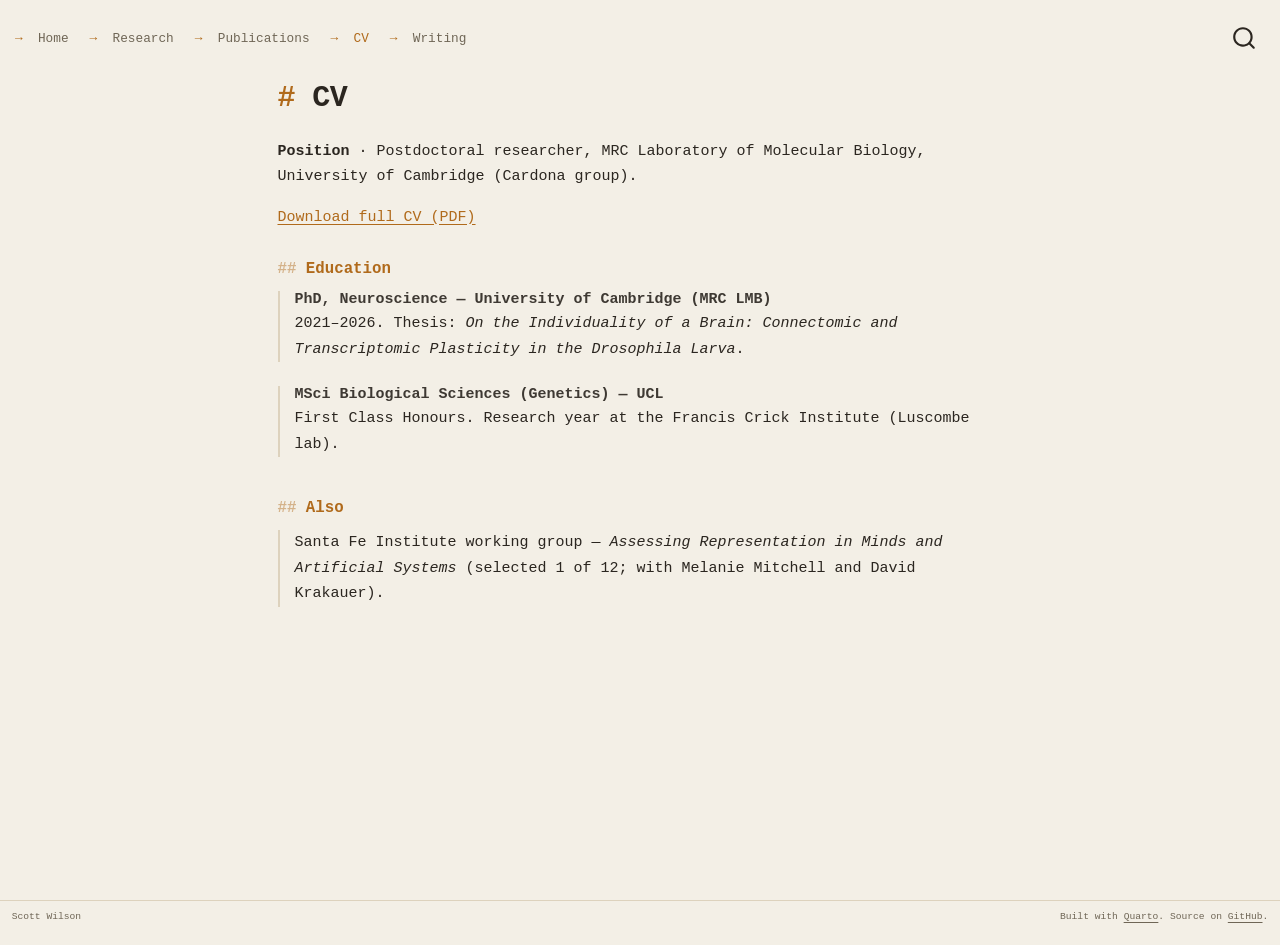
==== cv.html @ f89d9766 "Publish site" ====
<!DOCTYPE html>
<html xmlns="http://www.w3.org/1999/xhtml" lang="en" xml:lang="en"><head>

<meta charset="utf-8">
<meta name="generator" content="quarto-1.9.38">

<meta name="viewport" content="width=device-width, initial-scale=1.0, user-scalable=yes">


<title>CV – Scott Wilson</title>
<style>
/* Default styles provided by pandoc.
** See https://pandoc.org/MANUAL.html#variables-for-html for config info.
*/
code{white-space: pre-wrap;}
span.smallcaps{font-variant: small-caps;}
div.columns{display: flex; gap: min(4vw, 1.5em);}
div.column{flex: auto; overflow-x: auto;}
div.hanging-indent{margin-left: 1.5em; text-indent: -1.5em;}
ul.task-list{list-style: none;}
ul.task-list li input[type="checkbox"] {
  width: 0.8em;
  margin: 0 0.8em 0.2em -1em; /* quarto-specific, see https://github.com/quarto-dev/quarto-cli/issues/4556 */ 
  vertical-align: middle;
}
</style>


<script src="site_libs/quarto-nav/quarto-nav.js"></script>
<script src="site_libs/quarto-nav/headroom.min.js"></script>
<script src="site_libs/clipboard/clipboard.min.js"></script>
<script src="site_libs/quarto-search/autocomplete.umd.js"></script>
<script src="site_libs/quarto-search/fuse.min.js"></script>
<script src="site_libs/quarto-search/quarto-search.js"></script>
<meta name="quarto:offset" content="./">
<script src="site_libs/quarto-html/quarto.js" type="module"></script>
<script src="site_libs/quarto-html/tabsets/tabsets.js" type="module"></script>
<script src="site_libs/quarto-html/popper.min.js"></script>
<script src="site_libs/quarto-html/tippy.umd.min.js"></script>
<link href="site_libs/quarto-html/tippy.css" rel="stylesheet">
<link href="site_libs/quarto-html/quarto-syntax-highlighting-98315fc966eab6811d97cf3c209dcdf7.css" rel="stylesheet" id="quarto-text-highlighting-styles">
<script src="site_libs/bootstrap/bootstrap.min.js"></script>
<link href="site_libs/bootstrap/bootstrap-icons.css" rel="stylesheet">
<link href="site_libs/bootstrap/bootstrap-3606cc09a9904698dcfde97bbe5bdd0a.min.css" rel="stylesheet" append-hash="true" id="quarto-bootstrap" data-mode="light">
<script id="quarto-search-options" type="application/json">{
  "location": "navbar",
  "copy-button": false,
  "collapse-after": 3,
  "panel-placement": "end",
  "type": "overlay",
  "limit": 50,
  "keyboard-shortcut": [
    "f",
    "/",
    "s"
  ],
  "show-item-context": false,
  "language": {
    "search-no-results-text": "No results",
    "search-matching-documents-text": "matching documents",
    "search-copy-link-title": "Copy link to search",
    "search-hide-matches-text": "Hide additional matches",
    "search-more-match-text": "more match in this document",
    "search-more-matches-text": "more matches in this document",
    "search-clear-button-title": "Clear",
    "search-text-placeholder": "",
    "search-detached-cancel-button-title": "Cancel",
    "search-submit-button-title": "Submit",
    "search-label": "Search"
  }
}</script>


</head>

<body class="nav-fixed fullcontent quarto-light">

<div id="quarto-search-results"></div>
  <header id="quarto-header" class="headroom fixed-top">
    <nav class="navbar navbar-expand-lg " data-bs-theme="dark">
      <div class="navbar-container container-fluid">
            <div id="quarto-search" class="" title="Search"></div>
          <button class="navbar-toggler" type="button" data-bs-toggle="collapse" data-bs-target="#navbarCollapse" aria-controls="navbarCollapse" role="menu" aria-expanded="false" aria-label="Toggle navigation" onclick="if (window.quartoToggleHeadroom) { window.quartoToggleHeadroom(); }">
  <span class="navbar-toggler-icon"></span>
</button>
          <div class="collapse navbar-collapse" id="navbarCollapse">
            <ul class="navbar-nav navbar-nav-scroll me-auto">
  <li class="nav-item">
    <a class="nav-link" href="./index.html"> 
<span class="menu-text">Home</span></a>
  </li>  
  <li class="nav-item">
    <a class="nav-link" href="./research.html"> 
<span class="menu-text">Research</span></a>
  </li>  
  <li class="nav-item">
    <a class="nav-link" href="./publications.html"> 
<span class="menu-text">Publications</span></a>
  </li>  
  <li class="nav-item">
    <a class="nav-link active" href="./cv.html" aria-current="page"> 
<span class="menu-text">CV</span></a>
  </li>  
  <li class="nav-item">
    <a class="nav-link" href="./writing.html"> 
<span class="menu-text">Writing</span></a>
  </li>  
</ul>
          </div> <!-- /navcollapse -->
            <div class="quarto-navbar-tools">
</div>
      </div> <!-- /container-fluid -->
    </nav>
</header>
<!-- content -->
<div id="quarto-content" class="quarto-container page-columns page-rows-contents page-layout-article page-navbar">
<!-- sidebar -->
<!-- margin-sidebar -->
    
<!-- main -->
<main class="content" id="quarto-document-content">

<header id="title-block-header" class="quarto-title-block default">
<div class="quarto-title">
<h1 class="title">CV</h1>
</div>



<div class="quarto-title-meta">

    
  
    
  </div>
  


</header>


<p><strong>Position</strong> · Postdoctoral researcher, MRC Laboratory of Molecular Biology, University of Cambridge (Cardona group).</p>
<p><a href="assets/scott-wilson-cv.pdf">Download full CV (PDF)</a></p>
<section id="education" class="level2">
<h2 data-anchor-id="education">Education</h2>
<section id="phd-neuroscience-university-of-cambridge-mrc-lmb" class="level3 lead-block">
<h3 data-anchor-id="phd-neuroscience-university-of-cambridge-mrc-lmb">PhD, Neuroscience — University of Cambridge (MRC LMB)</h3>
<p>2021–2026. Thesis: <em>On the Individuality of a Brain: Connectomic and Transcriptomic Plasticity in the Drosophila Larva</em>.</p>
</section>
<section id="msci-biological-sciences-genetics-ucl" class="level3 lead-block">
<h3 data-anchor-id="msci-biological-sciences-genetics-ucl">MSci Biological Sciences (Genetics) — UCL</h3>
<p>First Class Honours. Research year at the Francis Crick Institute (Luscombe lab).</p>
</section>
</section>
<section id="also" class="level2">
<h2 data-anchor-id="also">Also</h2>
<div class="lead-block">
<p>Santa Fe Institute working group — <em>Assessing Representation in Minds and Artificial Systems</em> (selected 1 of 12; with Melanie Mitchell and David Krakauer).</p>
</div>


</section>

</main> <!-- /main -->
<script id="quarto-html-after-body" type="application/javascript">
  window.document.addEventListener("DOMContentLoaded", function (event) {
    const isCodeAnnotation = (el) => {
      for (const clz of el.classList) {
        if (clz.startsWith('code-annotation-')) {                     
          return true;
        }
      }
      return false;
    }
    const onCopySuccess = function(e) {
      // button target
      const button = e.trigger;
      // don't keep focus
      button.blur();
      // flash "checked"
      button.classList.add('code-copy-button-checked');
      var currentTitle = button.getAttribute("title");
      button.setAttribute("title", "Copied!");
      let tooltip;
      if (window.bootstrap) {
        button.setAttribute("data-bs-toggle", "tooltip");
        button.setAttribute("data-bs-placement", "left");
        button.setAttribute("data-bs-title", "Copied!");
        tooltip = new bootstrap.Tooltip(button, 
          { trigger: "manual", 
            customClass: "code-copy-button-tooltip",
            offset: [0, -8]});
        tooltip.show();    
      }
      setTimeout(function() {
        if (tooltip) {
          tooltip.hide();
          button.removeAttribute("data-bs-title");
          button.removeAttribute("data-bs-toggle");
          button.removeAttribute("data-bs-placement");
        }
        button.setAttribute("title", currentTitle);
        button.classList.remove('code-copy-button-checked');
      }, 1000);
      // clear code selection
      e.clearSelection();
    }
    const getTextToCopy = function(trigger) {
      const outerScaffold = trigger.parentElement.cloneNode(true);
      const codeEl = outerScaffold.querySelector('code');
      for (const childEl of codeEl.children) {
        if (isCodeAnnotation(childEl)) {
          childEl.remove();
        }
      }
      return codeEl.innerText;
    }
    const clipboard = new window.ClipboardJS('.code-copy-button:not([data-in-quarto-modal])', {
      text: getTextToCopy
    });
    clipboard.on('success', onCopySuccess);
    if (window.document.getElementById('quarto-embedded-source-code-modal')) {
      const clipboardModal = new window.ClipboardJS('.code-copy-button[data-in-quarto-modal]', {
        text: getTextToCopy,
        container: window.document.getElementById('quarto-embedded-source-code-modal')
      });
      clipboardModal.on('success', onCopySuccess);
    }
      var localhostRegex = new RegExp(/^(?:http|https):\/\/localhost\:?[0-9]*\//);
      var mailtoRegex = new RegExp(/^mailto:/);
        var filterRegex = new RegExp("https:\/\/sc0ttwils0n\.github\.io");
      var isInternal = (href) => {
          return filterRegex.test(href) || localhostRegex.test(href) || mailtoRegex.test(href);
      }
      // Inspect non-navigation links and adorn them if external
     var links = window.document.querySelectorAll('a[href]:not(.nav-link):not(.navbar-brand):not(.toc-action):not(.sidebar-link):not(.sidebar-item-toggle):not(.pagination-link):not(.no-external):not([aria-hidden]):not(.dropdown-item):not(.quarto-navigation-tool):not(.about-link)');
      for (var i=0; i<links.length; i++) {
        const link = links[i];
        if (!isInternal(link.href)) {
          // undo the damage that might have been done by quarto-nav.js in the case of
          // links that we want to consider external
          if (link.dataset.originalHref !== undefined) {
            link.href = link.dataset.originalHref;
          }
            // target, if specified
            link.setAttribute("target", "_blank");
            if (link.getAttribute("rel") === null) {
              link.setAttribute("rel", "noopener");
            }
        }
      }
    function tippyHover(el, contentFn, onTriggerFn, onUntriggerFn) {
      const config = {
        allowHTML: true,
        maxWidth: 500,
        delay: 100,
        arrow: false,
        appendTo: function(el) {
            return el.parentElement;
        },
        interactive: true,
        interactiveBorder: 10,
        theme: 'quarto',
        placement: 'bottom-start',
      };
      if (contentFn) {
        config.content = contentFn;
      }
      if (onTriggerFn) {
        config.onTrigger = onTriggerFn;
      }
      if (onUntriggerFn) {
        config.onUntrigger = onUntriggerFn;
      }
      window.tippy(el, config); 
    }
    const noterefs = window.document.querySelectorAll('a[role="doc-noteref"]');
    for (var i=0; i<noterefs.length; i++) {
      const ref = noterefs[i];
      tippyHover(ref, function() {
        // use id or data attribute instead here
        let href = ref.getAttribute('data-footnote-href') || ref.getAttribute('href');
        try { href = new URL(href).hash; } catch {}
        const id = href.replace(/^#\/?/, "");
        const note = window.document.getElementById(id);
        if (note) {
          return note.innerHTML;
        } else {
          return "";
        }
      });
    }
    const xrefs = window.document.querySelectorAll('a.quarto-xref');
    const processXRef = (id, note) => {
      // Strip column container classes
      const stripColumnClz = (el) => {
        el.classList.remove("page-full", "page-columns");
        if (el.children) {
          for (const child of el.children) {
            stripColumnClz(child);
          }
        }
      }
      stripColumnClz(note)
      if (id === null || id.startsWith('sec-')) {
        // Special case sections, only their first couple elements
        const container = document.createElement("div");
        if (note.children && note.children.length > 2) {
          container.appendChild(note.children[0].cloneNode(true));
          for (let i = 1; i < note.children.length; i++) {
            const child = note.children[i];
            if (child.tagName === "P" && child.innerText === "") {
              continue;
            } else {
              container.appendChild(child.cloneNode(true));
              break;
            }
          }
          if (window.Quarto?.typesetMath) {
            window.Quarto.typesetMath(container);
          }
          return container.innerHTML
        } else {
          if (window.Quarto?.typesetMath) {
            window.Quarto.typesetMath(note);
          }
          return note.innerHTML;
        }
      } else {
        // Remove any anchor links if they are present
        const anchorLink = note.querySelector('a.anchorjs-link');
        if (anchorLink) {
          anchorLink.remove();
        }
        if (window.Quarto?.typesetMath) {
          window.Quarto.typesetMath(note);
        }
        if (note.classList.contains("callout")) {
          return note.outerHTML;
        } else {
          return note.innerHTML;
        }
      }
    }
    for (var i=0; i<xrefs.length; i++) {
      const xref = xrefs[i];
      tippyHover(xref, undefined, function(instance) {
        instance.disable();
        let url = xref.getAttribute('href');
        let hash = undefined; 
        if (url.startsWith('#')) {
          hash = url;
        } else {
          try { hash = new URL(url).hash; } catch {}
        }
        if (hash) {
          const id = hash.replace(/^#\/?/, "");
          const note = window.document.getElementById(id);
          if (note !== null) {
            try {
              const html = processXRef(id, note.cloneNode(true));
              instance.setContent(html);
            } finally {
              instance.enable();
              instance.show();
            }
          } else {
            // See if we can fetch this
            fetch(url.split('#')[0])
            .then(res => res.text())
            .then(html => {
              const parser = new DOMParser();
              const htmlDoc = parser.parseFromString(html, "text/html");
              const note = htmlDoc.getElementById(id);
              if (note !== null) {
                const html = processXRef(id, note);
                instance.setContent(html);
              } 
            }).finally(() => {
              instance.enable();
              instance.show();
            });
          }
        } else {
          // See if we can fetch a full url (with no hash to target)
          // This is a special case and we should probably do some content thinning / targeting
          fetch(url)
          .then(res => res.text())
          .then(html => {
            const parser = new DOMParser();
            const htmlDoc = parser.parseFromString(html, "text/html");
            const note = htmlDoc.querySelector('main.content');
            if (note !== null) {
              // This should only happen for chapter cross references
              // (since there is no id in the URL)
              // remove the first header
              if (note.children.length > 0 && note.children[0].tagName === "HEADER") {
                note.children[0].remove();
              }
              const html = processXRef(null, note);
              instance.setContent(html);
            } 
          }).finally(() => {
            instance.enable();
            instance.show();
          });
        }
      }, function(instance) {
      });
    }
        let selectedAnnoteEl;
        const selectorForAnnotation = ( cell, annotation) => {
          let cellAttr = 'data-code-cell="' + cell + '"';
          let lineAttr = 'data-code-annotation="' +  annotation + '"';
          const selector = 'span[' + cellAttr + '][' + lineAttr + ']';
          return selector;
        }
        const selectCodeLines = (annoteEl) => {
          const doc = window.document;
          const targetCell = annoteEl.getAttribute("data-target-cell");
          const targetAnnotation = annoteEl.getAttribute("data-target-annotation");
          const annoteSpan = window.document.querySelector(selectorForAnnotation(targetCell, targetAnnotation));
          const lines = annoteSpan.getAttribute("data-code-lines").split(",");
          const lineIds = lines.map((line) => {
            return targetCell + "-" + line;
          })
          let top = null;
          let height = null;
          let parent = null;
          if (lineIds.length > 0) {
              //compute the position of the single el (top and bottom and make a div)
              const el = window.document.getElementById(lineIds[0]);
              top = el.offsetTop;
              height = el.offsetHeight;
              parent = el.parentElement.parentElement;
            if (lineIds.length > 1) {
              const lastEl = window.document.getElementById(lineIds[lineIds.length - 1]);
              const bottom = lastEl.offsetTop + lastEl.offsetHeight;
              height = bottom - top;
            }
            if (top !== null && height !== null && parent !== null) {
              // cook up a div (if necessary) and position it 
              let div = window.document.getElementById("code-annotation-line-highlight");
              if (div === null) {
                div = window.document.createElement("div");
                div.setAttribute("id", "code-annotation-line-highlight");
                div.style.position = 'absolute';
                parent.appendChild(div);
              }
              div.style.top = top - 2 + "px";
              div.style.height = height + 4 + "px";
              div.style.left = 0;
              let gutterDiv = window.document.getElementById("code-annotation-line-highlight-gutter");
              if (gutterDiv === null) {
                gutterDiv = window.document.createElement("div");
                gutterDiv.setAttribute("id", "code-annotation-line-highlight-gutter");
                gutterDiv.style.position = 'absolute';
                const codeCell = window.document.getElementById(targetCell);
                const gutter = codeCell.querySelector('.code-annotation-gutter');
                gutter.appendChild(gutterDiv);
              }
              gutterDiv.style.top = top - 2 + "px";
              gutterDiv.style.height = height + 4 + "px";
            }
            selectedAnnoteEl = annoteEl;
          }
        };
        const unselectCodeLines = () => {
          const elementsIds = ["code-annotation-line-highlight", "code-annotation-line-highlight-gutter"];
          elementsIds.forEach((elId) => {
            const div = window.document.getElementById(elId);
            if (div) {
              div.remove();
            }
          });
          selectedAnnoteEl = undefined;
        };
          // Handle positioning of the toggle
      window.addEventListener(
        "resize",
        throttle(() => {
          elRect = undefined;
          if (selectedAnnoteEl) {
            selectCodeLines(selectedAnnoteEl);
          }
        }, 10)
      );
      function throttle(fn, ms) {
      let throttle = false;
      let timer;
        return (...args) => {
          if(!throttle) { // first call gets through
              fn.apply(this, args);
              throttle = true;
          } else { // all the others get throttled
              if(timer) clearTimeout(timer); // cancel #2
              timer = setTimeout(() => {
                fn.apply(this, args);
                timer = throttle = false;
              }, ms);
          }
        };
      }
        // Attach click handler to the DT
        const annoteDls = window.document.querySelectorAll('dt[data-target-cell]');
        for (const annoteDlNode of annoteDls) {
          annoteDlNode.addEventListener('click', (event) => {
            const clickedEl = event.target;
            if (clickedEl !== selectedAnnoteEl) {
              unselectCodeLines();
              const activeEl = window.document.querySelector('dt[data-target-cell].code-annotation-active');
              if (activeEl) {
                activeEl.classList.remove('code-annotation-active');
              }
              selectCodeLines(clickedEl);
              clickedEl.classList.add('code-annotation-active');
            } else {
              // Unselect the line
              unselectCodeLines();
              clickedEl.classList.remove('code-annotation-active');
            }
          });
        }
    const findCites = (el) => {
      const parentEl = el.parentElement;
      if (parentEl) {
        const cites = parentEl.dataset.cites;
        if (cites) {
          return {
            el,
            cites: cites.split(' ')
          };
        } else {
          return findCites(el.parentElement)
        }
      } else {
        return undefined;
      }
    };
    var bibliorefs = window.document.querySelectorAll('a[role="doc-biblioref"]');
    for (var i=0; i<bibliorefs.length; i++) {
      const ref = bibliorefs[i];
      const citeInfo = findCites(ref);
      if (citeInfo) {
        tippyHover(citeInfo.el, function() {
          var popup = window.document.createElement('div');
          citeInfo.cites.forEach(function(cite) {
            var citeDiv = window.document.createElement('div');
            citeDiv.classList.add('hanging-indent');
            citeDiv.classList.add('csl-entry');
            var biblioDiv = window.document.getElementById('ref-' + cite);
            if (biblioDiv) {
              citeDiv.innerHTML = biblioDiv.innerHTML;
            }
            popup.appendChild(citeDiv);
          });
          return popup.innerHTML;
        });
      }
    }
  });
  </script>
</div> <!-- /content -->
<footer class="footer">
  <div class="nav-footer">
    <div class="nav-footer-left">
<p>Scott Wilson</p>
</div>   
    <div class="nav-footer-center">
      &nbsp;
    </div>
    <div class="nav-footer-right">
<p>Built with <a href="https://quarto.org">Quarto</a>. Source on <a href="https://github.com/sc0ttwils0n/sc0ttwils0n.github.io">GitHub</a>.</p>
</div>
  </div>
</footer>




</body></html>
---- site_libs/quarto-html/tippy.css ----
.tippy-box[data-animation=fade][data-state=hidden]{opacity:0}[data-tippy-root]{max-width:calc(100vw - 10px)}.tippy-box{position:relative;background-color:#333;color:#fff;border-radius:4px;font-size:14px;line-height:1.4;white-space:normal;outline:0;transition-property:transform,visibility,opacity}.tippy-box[data-placement^=top]>.tippy-arrow{bottom:0}.tippy-box[data-placement^=top]>.tippy-arrow:before{bottom:-7px;left:0;border-width:8px 8px 0;border-top-color:initial;transform-origin:center top}.tippy-box[data-placement^=bottom]>.tippy-arrow{top:0}.tippy-box[data-placement^=bottom]>.tippy-arrow:before{top:-7px;left:0;border-width:0 8px 8px;border-bottom-color:initial;transform-origin:center bottom}.tippy-box[data-placement^=left]>.tippy-arrow{right:0}.tippy-box[data-placement^=left]>.tippy-arrow:before{border-width:8px 0 8px 8px;border-left-color:initial;right:-7px;transform-origin:center left}.tippy-box[data-placement^=right]>.tippy-arrow{left:0}.tippy-box[data-placement^=right]>.tippy-arrow:before{left:-7px;border-width:8px 8px 8px 0;border-right-color:initial;transform-origin:center right}.tippy-box[data-inertia][data-state=visible]{transition-timing-function:cubic-bezier(.54,1.5,.38,1.11)}.tippy-arrow{width:16px;height:16px;color:#333}.tippy-arrow:before{content:"";position:absolute;border-color:transparent;border-style:solid}.tippy-content{position:relative;padding:5px 9px;z-index:1}
---- site_libs/quarto-html/quarto-syntax-highlighting-98315fc966eab6811d97cf3c209dcdf7.css ----
/* quarto syntax highlight colors */
:root {
  --quarto-hl-ot-color: #003B4F;
  --quarto-hl-at-color: #657422;
  --quarto-hl-ss-color: #20794D;
  --quarto-hl-an-color: #5E5E5E;
  --quarto-hl-fu-color: #4758AB;
  --quarto-hl-st-color: #20794D;
  --quarto-hl-cf-color: #003B4F;
  --quarto-hl-op-color: #5E5E5E;
  --quarto-hl-er-color: #AD0000;
  --quarto-hl-bn-color: #AD0000;
  --quarto-hl-al-color: #AD0000;
  --quarto-hl-va-color: #111111;
  --quarto-hl-bu-color: inherit;
  --quarto-hl-ex-color: inherit;
  --quarto-hl-pp-color: #AD0000;
  --quarto-hl-in-color: #5E5E5E;
  --quarto-hl-vs-color: #20794D;
  --quarto-hl-wa-color: #5E5E5E;
  --quarto-hl-do-color: #5E5E5E;
  --quarto-hl-im-color: #00769E;
  --quarto-hl-ch-color: #20794D;
  --quarto-hl-dt-color: #AD0000;
  --quarto-hl-fl-color: #AD0000;
  --quarto-hl-co-color: #5E5E5E;
  --quarto-hl-cv-color: #5E5E5E;
  --quarto-hl-cn-color: #8f5902;
  --quarto-hl-sc-color: #5E5E5E;
  --quarto-hl-dv-color: #AD0000;
  --quarto-hl-kw-color: #003B4F;
}

/* other quarto variables */
:root {
  --quarto-font-monospace: "SF Mono", "SFMono-Regular", ui-monospace, "IBM Plex Mono", Menlo, monospace;
}

/* syntax highlight based on Pandoc's rules */
pre > code.sourceCode > span {
  color: #003B4F;
}

code.sourceCode > span {
  color: #003B4F;
}

div.sourceCode,
div.sourceCode pre.sourceCode {
  color: #003B4F;
}

/* Normal */
code span {
  color: #003B4F;
}

/* Alert */
code span.al {
  color: #AD0000;
  font-style: inherit;
}

/* Annotation */
code span.an {
  color: #5E5E5E;
  font-style: inherit;
}

/* Attribute */
code span.at {
  color: #657422;
  font-style: inherit;
}

/* BaseN */
code span.bn {
  color: #AD0000;
  font-style: inherit;
}

/* BuiltIn */
code span.bu {
  font-style: inherit;
}

/* ControlFlow */
code span.cf {
  color: #003B4F;
  font-weight: bold;
  font-style: inherit;
}

/* Char */
code span.ch {
  color: #20794D;
  font-style: inherit;
}

/* Constant */
code span.cn {
  color: #8f5902;
  font-style: inherit;
}

/* Comment */
code span.co {
  color: #5E5E5E;
  font-style: inherit;
}

/* CommentVar */
code span.cv {
  color: #5E5E5E;
  font-style: italic;
}

/* Documentation */
code span.do {
  color: #5E5E5E;
  font-style: italic;
}

/* DataType */
code span.dt {
  color: #AD0000;
  font-style: inherit;
}

/* DecVal */
code span.dv {
  color: #AD0000;
  font-style: inherit;
}

/* Error */
code span.er {
  color: #AD0000;
  font-style: inherit;
}

/* Extension */
code span.ex {
  font-style: inherit;
}

/* Float */
code span.fl {
  color: #AD0000;
  font-style: inherit;
}

/* Function */
code span.fu {
  color: #4758AB;
  font-style: inherit;
}

/* Import */
code span.im {
  color: #00769E;
  font-style: inherit;
}

/* Information */
code span.in {
  color: #5E5E5E;
  font-style: inherit;
}

/* Keyword */
code span.kw {
  color: #003B4F;
  font-weight: bold;
  font-style: inherit;
}

/* Operator */
code span.op {
  color: #5E5E5E;
  font-style: inherit;
}

/* Other */
code span.ot {
  color: #003B4F;
  font-style: inherit;
}

/* Preprocessor */
code span.pp {
  color: #AD0000;
  font-style: inherit;
}

/* SpecialChar */
code span.sc {
  color: #5E5E5E;
  font-style: inherit;
}

/* SpecialString */
code span.ss {
  color: #20794D;
  font-style: inherit;
}

/* String */
code span.st {
  color: #20794D;
  font-style: inherit;
}

/* Variable */
code span.va {
  color: #111111;
  font-style: inherit;
}

/* VerbatimString */
code span.vs {
  color: #20794D;
  font-style: inherit;
}

/* Warning */
code span.wa {
  color: #5E5E5E;
  font-style: italic;
}

.prevent-inlining {
  content: "</";
}

/*# sourceMappingURL=b46869c8da0e52ef886891a57bf895e5.css.map */
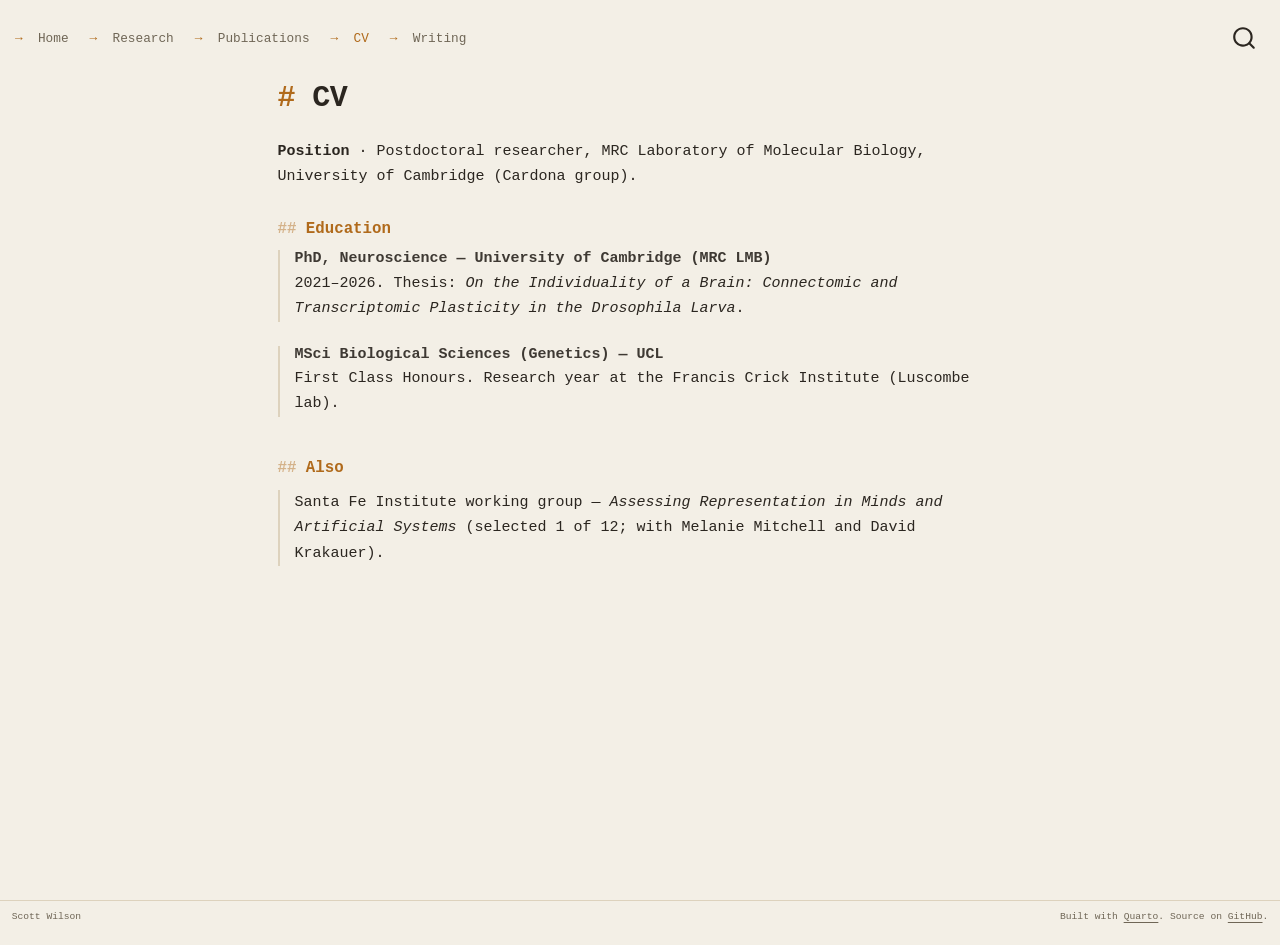
==== commit 558ee30d: "Built site for gh-pages" ====
--- a/cv.html
+++ b/cv.html
@@ -41,7 +41,7 @@
 <link href="site_libs/quarto-html/quarto-syntax-highlighting-98315fc966eab6811d97cf3c209dcdf7.css" rel="stylesheet" id="quarto-text-highlighting-styles">
 <script src="site_libs/bootstrap/bootstrap.min.js"></script>
 <link href="site_libs/bootstrap/bootstrap-icons.css" rel="stylesheet">
-<link href="site_libs/bootstrap/bootstrap-3606cc09a9904698dcfde97bbe5bdd0a.min.css" rel="stylesheet" append-hash="true" id="quarto-bootstrap" data-mode="light">
+<link href="site_libs/bootstrap/bootstrap-9fa984282e123e38a8cd6fd399311bab.min.css" rel="stylesheet" append-hash="true" id="quarto-bootstrap" data-mode="light">
 <script id="quarto-search-options" type="application/json">{
   "location": "navbar",
   "copy-button": false,
@@ -140,7 +140,6 @@
 
 
 <p><strong>Position</strong> · Postdoctoral researcher, MRC Laboratory of Molecular Biology, University of Cambridge (Cardona group).</p>
-<p><a href="assets/scott-wilson-cv.pdf">Download full CV (PDF)</a></p>
 <section id="education" class="level2">
 <h2 data-anchor-id="education">Education</h2>
 <section id="phd-neuroscience-university-of-cambridge-mrc-lmb" class="level3 lead-block">
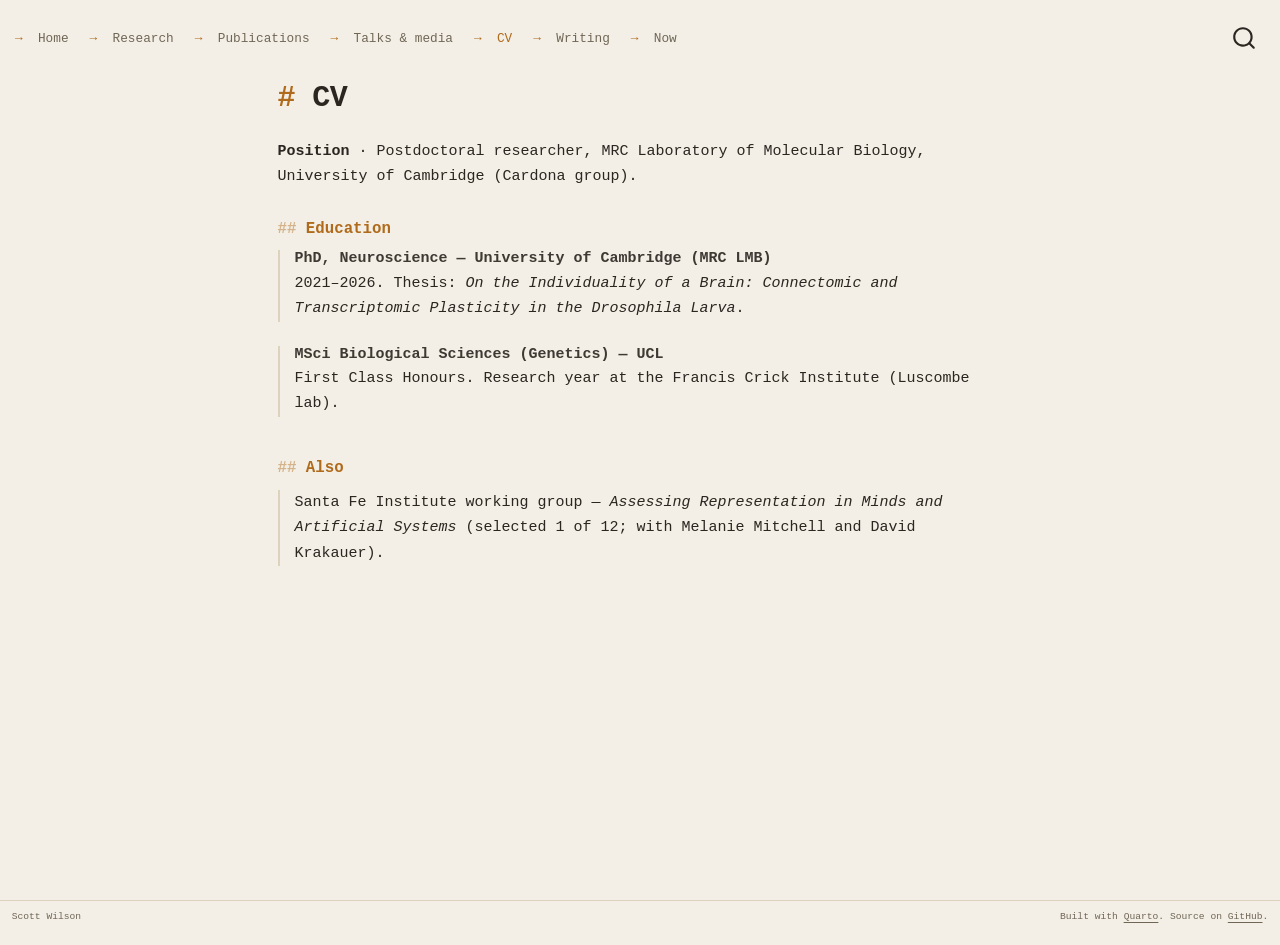
==== commit 87842adc: "Built site for gh-pages" ====
--- a/cv.html
+++ b/cv.html
@@ -41,7 +41,7 @@
 <link href="site_libs/quarto-html/quarto-syntax-highlighting-98315fc966eab6811d97cf3c209dcdf7.css" rel="stylesheet" id="quarto-text-highlighting-styles">
 <script src="site_libs/bootstrap/bootstrap.min.js"></script>
 <link href="site_libs/bootstrap/bootstrap-icons.css" rel="stylesheet">
-<link href="site_libs/bootstrap/bootstrap-9fa984282e123e38a8cd6fd399311bab.min.css" rel="stylesheet" append-hash="true" id="quarto-bootstrap" data-mode="light">
+<link href="site_libs/bootstrap/bootstrap-2cde234986d61dae4f005f98081dfaba.min.css" rel="stylesheet" append-hash="true" id="quarto-bootstrap" data-mode="light">
 <script id="quarto-search-options" type="application/json">{
   "location": "navbar",
   "copy-button": false,
@@ -98,12 +98,20 @@
 <span class="menu-text">Publications</span></a>
   </li>  
   <li class="nav-item">
+    <a class="nav-link" href="./talks.html"> 
+<span class="menu-text">Talks &amp; media</span></a>
+  </li>  
+  <li class="nav-item">
     <a class="nav-link active" href="./cv.html" aria-current="page"> 
 <span class="menu-text">CV</span></a>
   </li>  
   <li class="nav-item">
     <a class="nav-link" href="./writing.html"> 
 <span class="menu-text">Writing</span></a>
+  </li>  
+  <li class="nav-item">
+    <a class="nav-link" href="./now.html"> 
+<span class="menu-text">Now</span></a>
   </li>  
 </ul>
           </div> <!-- /navcollapse -->
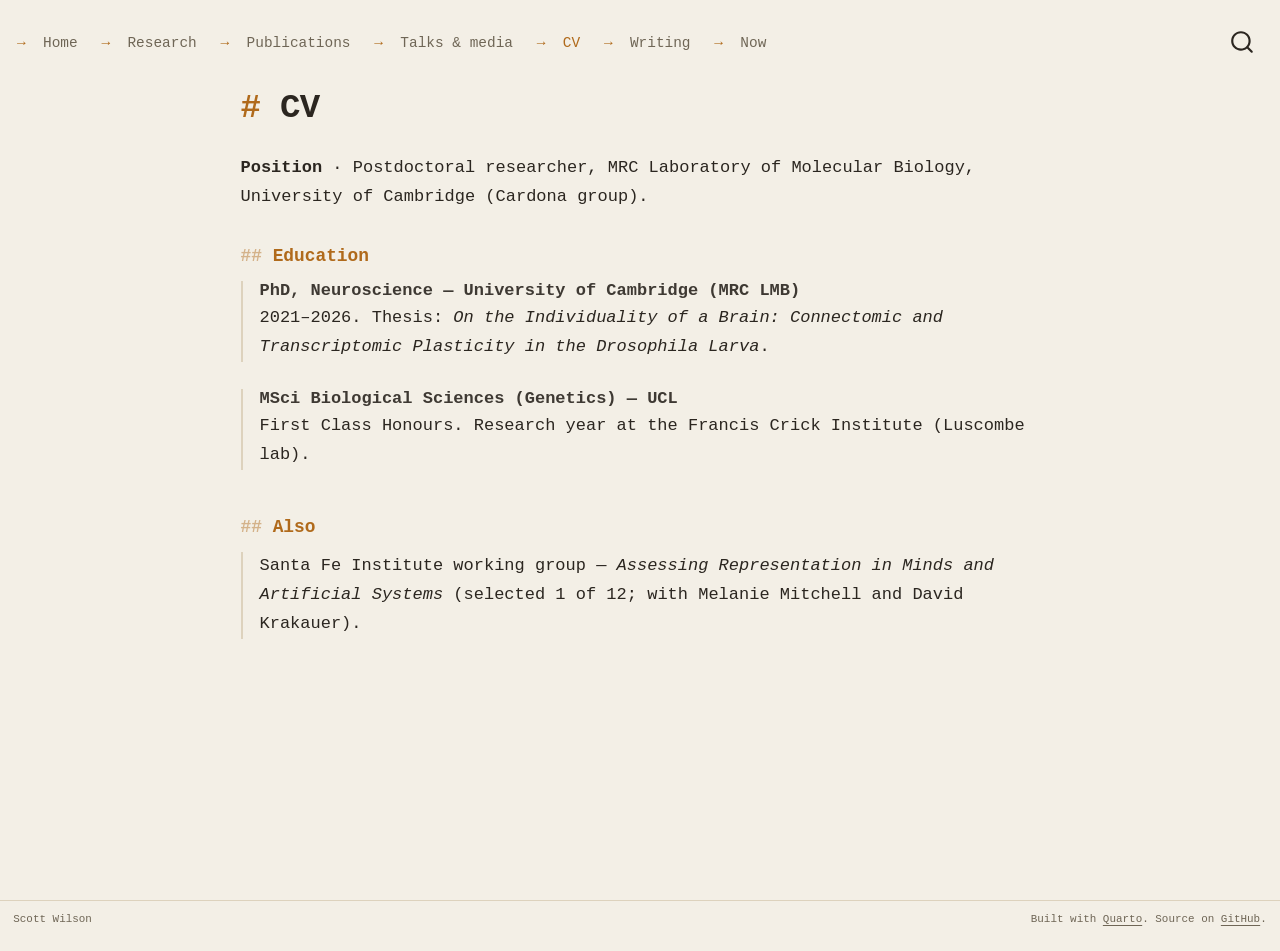
==== commit f3f909b8: "Built site for gh-pages" ====
--- a/cv.html
+++ b/cv.html
@@ -41,7 +41,7 @@
 <link href="site_libs/quarto-html/quarto-syntax-highlighting-98315fc966eab6811d97cf3c209dcdf7.css" rel="stylesheet" id="quarto-text-highlighting-styles">
 <script src="site_libs/bootstrap/bootstrap.min.js"></script>
 <link href="site_libs/bootstrap/bootstrap-icons.css" rel="stylesheet">
-<link href="site_libs/bootstrap/bootstrap-2cde234986d61dae4f005f98081dfaba.min.css" rel="stylesheet" append-hash="true" id="quarto-bootstrap" data-mode="light">
+<link href="site_libs/bootstrap/bootstrap-e0f1b69524a9d889d0ac8bbef2894856.min.css" rel="stylesheet" append-hash="true" id="quarto-bootstrap" data-mode="light">
 <script id="quarto-search-options" type="application/json">{
   "location": "navbar",
   "copy-button": false,
